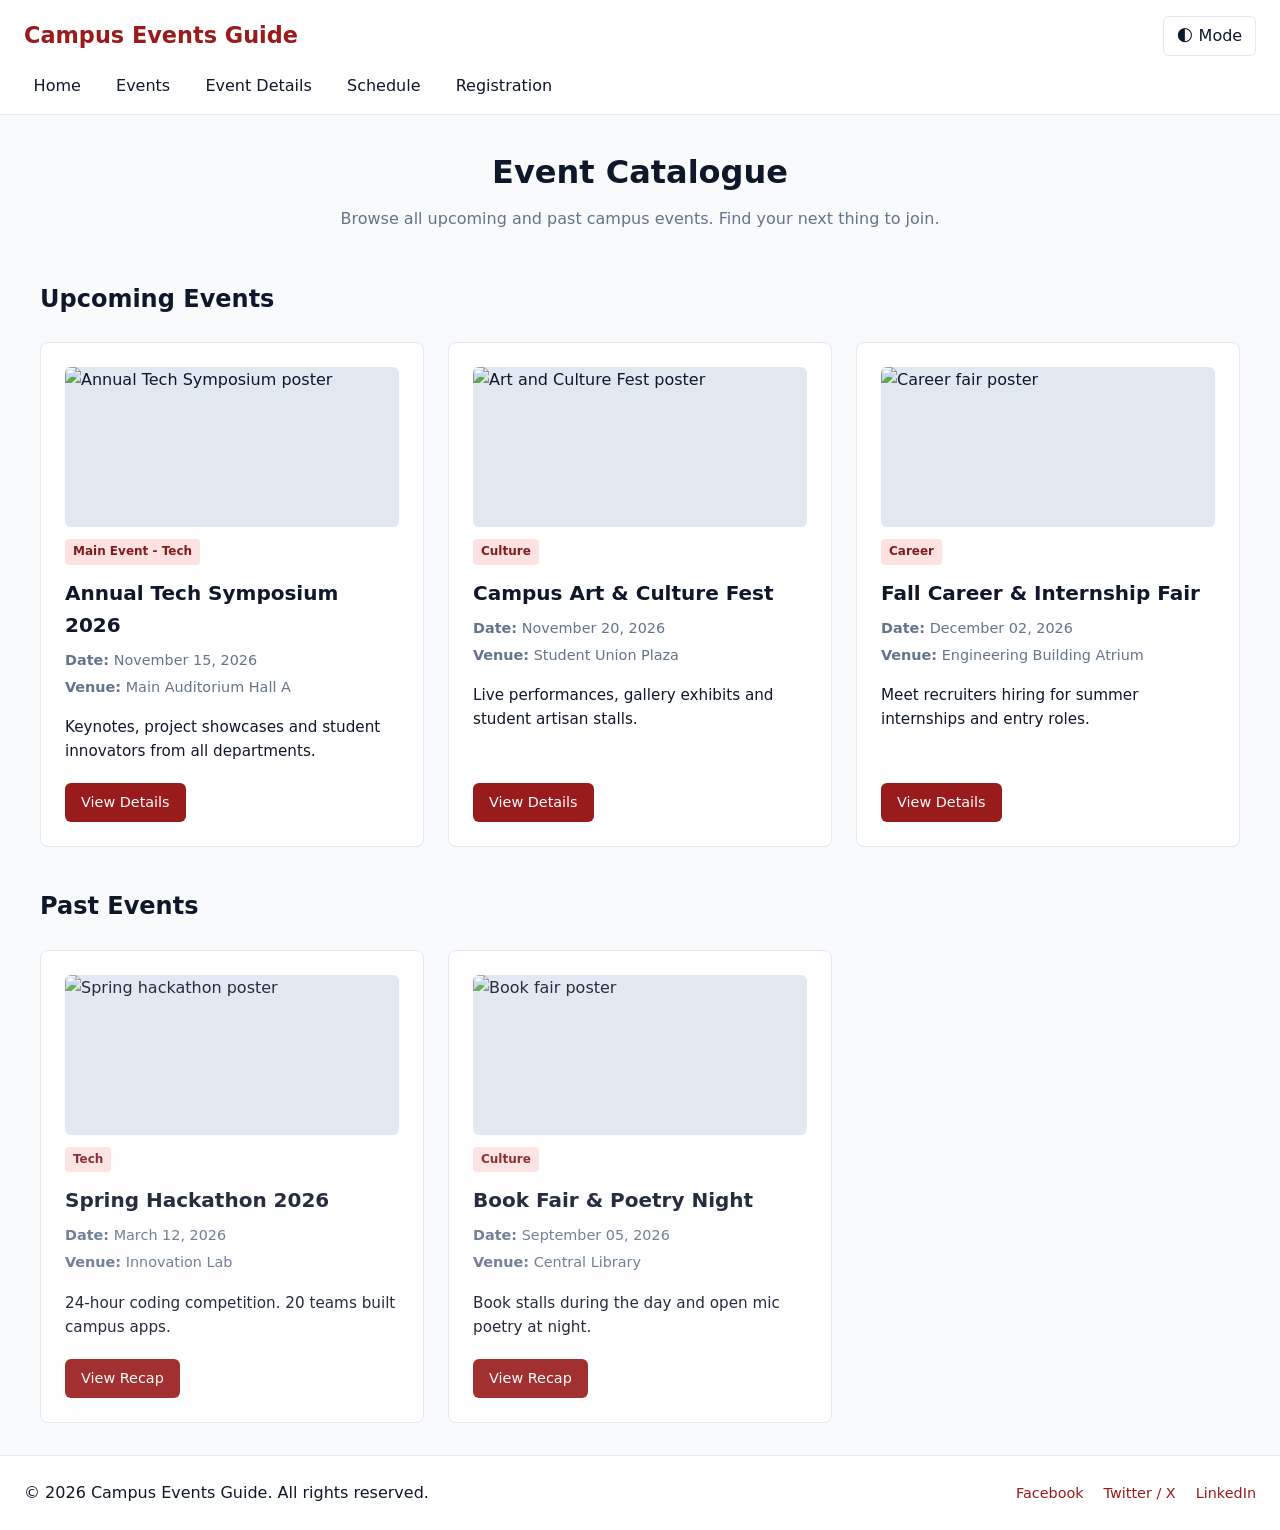
==== events.html @ 1f6cfa6b "Add Assignment1 UI: home, events catalogue, dark-red theme" ====
<!DOCTYPE html>
<html lang="en">
<head>
  <meta charset="UTF-8">
  <meta name="viewport" content="width=device-width, initial-scale=1.0">
  <title>Events - Campus Events Guide</title>
  <link rel="stylesheet" href="style.css">
</head>
<body>
  <input type="checkbox" id="theme-toggle" class="theme-toggle-checkbox">

  <div class="site-wrapper">
    <header class="site-header">
      <div class="header-top">
        <h1 class="logo">Campus Events Guide</h1>
        <label for="theme-toggle" class="theme-toggle-btn" title="Toggle Dark/Light Mode">
          🌓 Mode
        </label>
      </div>

      <nav class="main-nav">
        <ul>
          <li><a href="index.html">Home</a></li>
          <li><a href="events.html" class="active">Events</a></li>
          <li><a href="event-details.html">Event Details</a></li>
          <li><a href="schedule.html">Schedule</a></li>
          <li><a href="registration.html">Registration</a></li>
        </ul>
      </nav>
    </header>

    <main>
      <section class="hero-section">
        <h2>Event Catalogue</h2>
        <p>Browse all upcoming and past campus events. Find your next thing to join.</p>
      </section>

      <!-- Upcoming events -->
      <section class="featured-events">
        <h2>Upcoming Events</h2>

        <div class="event-grid">
          <!-- same featured event from home page -->
          <article class="event-card featured">
            <img class="event-poster" src="Annual Tech Symposium 2026.jpeg" alt="Annual Tech Symposium poster">
            <span class="badge">Main Event - Tech</span>
            <h3>Annual Tech Symposium 2026</h3>
            <p class="event-meta"><strong>Date:</strong> November 15, 2026</p>
            <p class="event-meta"><strong>Venue:</strong> Main Auditorium Hall A</p>
            <p class="event-desc">Keynotes, project showcases and student innovators from all departments.</p>
            <a href="event-details.html" class="btn">View Details</a>
          </article>

          <article class="event-card">
            <img class="event-poster" src="Campus Art & Culture Fest.avif" alt="Art and Culture Fest poster">
            <span class="badge">Culture</span>
            <h3>Campus Art & Culture Fest</h3>
            <p class="event-meta"><strong>Date:</strong> November 20, 2026</p>
            <p class="event-meta"><strong>Venue:</strong> Student Union Plaza</p>
            <p class="event-desc">Live performances, gallery exhibits and student artisan stalls.</p>
            <a href="event-details.html" class="btn">View Details</a>
          </article>

          <article class="event-card">
            <img class="event-poster" src="Fall Career & Internship Fairjpg.jpg" alt="Career fair poster">
            <span class="badge">Career</span>
            <h3>Fall Career & Internship Fair</h3>
            <p class="event-meta"><strong>Date:</strong> December 02, 2026</p>
            <p class="event-meta"><strong>Venue:</strong> Engineering Building Atrium</p>
            <p class="event-desc">Meet recruiters hiring for summer internships and entry roles.</p>
            <a href="event-details.html" class="btn">View Details</a>
          </article>
        </div>
      </section>

      <!-- Past events -->
      <section class="featured-events past-events">
        <h2>Past Events</h2>

        <div class="event-grid">
          <article class="event-card past">
            <img class="event-poster" src="Spring Hackathon 2026.jpg" alt="Spring hackathon poster">
            <span class="badge">Tech</span>
            <h3>Spring Hackathon 2026</h3>
            <p class="event-meta"><strong>Date:</strong> March 12, 2026</p>
            <p class="event-meta"><strong>Venue:</strong> Innovation Lab</p>
            <p class="event-desc">24-hour coding competition. 20 teams built campus apps.</p>
            <a href="event-details.html" class="btn">View Recap</a>
          </article>

          <article class="event-card past">
            <img class="event-poster" src="Book Fair & Poetry Nightjpg.jpg" alt="Book fair poster">
            <span class="badge">Culture</span>
            <h3>Book Fair & Poetry Night</h3>
            <p class="event-meta"><strong>Date:</strong> September 05, 2026</p>
            <p class="event-meta"><strong>Venue:</strong> Central Library</p>
            <p class="event-desc">Book stalls during the day and open mic poetry at night.</p>
            <a href="event-details.html" class="btn">View Recap</a>
          </article>
        </div>
      </section>
    </main>

    <footer class="site-footer">
      <p>&copy; 2026 Campus Events Guide. All rights reserved.</p>
      <ul class="social-links">
        <li><a href="https://facebook.com" target="_blank" rel="noopener">Facebook</a></li>
        <li><a href="https://x.com" target="_blank" rel="noopener">Twitter / X</a></li>
        <li><a href="https://linkedin.com" target="_blank" rel="noopener">LinkedIn</a></li>
      </ul>
    </footer>
  </div>
</body>
</html>
---- style.css ----
/* ==========================================================================
   1. CSS Variables (Theming & Color Palette)
   ========================================================================== */
:root {
  --bg-color: #f8fafc;
  --surface-color: #ffffff;
  --text-main: #0f172a;
  --text-muted: #64748b;   /*like date and venu in the card*/
  --primary: #991b1b;
  --primary-hover: #b91c1c;
  --border-color: #e2e8f0;
  --accent-badge: #fee2e2;   /* like the badge(main event) in the card*/
  --accent-badge-text: #7f1d1d;
}

/* 3l4an man5le4 el margin kbeer awii */
* {
  margin: 0;
  padding: 0;
}

body {
  font-family: system-ui;
  line-height: 1.6;
  background-color: var(--bg-color);
  color: var(--text-main);
}

/* ==========================================================================
   2. Pure CSS Dark Mode Implementation
   Uses a hidden checkbox and sibling combinator (~) to reassign variables
   ========================================================================== */
.theme-toggle-checkbox {      /*without it the checkbox will be visible on the page mn foo2*/
  position: absolute;
  opacity: 0;
}

/* Complex selector: checkbox checked switches CSS variables for the wrapper */
.theme-toggle-checkbox:checked ~ .site-wrapper {
  --bg-color: #1c1111;
  --surface-color: #2a1515;
  --text-main: #f8fafc;
  --text-muted: #c9b8b8;
  --primary: #ef4444;
  --primary-hover: #f87171;
  --border-color: #4a2a2a;
  --accent-badge: #683030;   /* like the badge(main event) in the card*/
  --accent-badge-text: #fecaca;
}

.site-wrapper {    /* wrapper for the entire site content to apply dark mode styles */
  background-color: var(--bg-color);
  color: var(--text-main);
  min-height: 100vh;
  display: flex;
  flex-direction: column;
}

/* ==========================================================================
   3. Header & Navigation (Flexbox Layout)
   ========================================================================== */
.site-header {
  background-color: var(--surface-color);
  border-bottom: 1px solid var(--border-color);
  padding: 1rem 1.5rem;  /* padding top and bottom 1rem, left and right 1.5rem to create a nice margin around header */
}

.header-top {
  display: flex;
  justify-content: space-between;
  align-items: center;
  margin-bottom: 1rem;
}

.logo {
  font-size: 1.4rem;
  font-weight: 700;
  color: var(--primary);
}
/*3l4n butthon el dark mode*/
.theme-toggle-btn {            
  cursor: pointer;
  padding: 0.4rem 0.8rem;
  border: 1px solid var(--border-color);
  border-radius: 6px;
}

.theme-toggle-btn:hover {
  background-color: var(--border-color);
}

.main-nav ul {
  display: flex; /*to be in one line*/
  gap: 1rem;
  list-style: none;  /*tp remove the defult bullet points =*/
}

.main-nav a {
  text-decoration: none;
  color: var(--text-main);
  font-weight: 500;
  padding: 0.3rem 0.6rem;
  border-radius: 4px;
}

.main-nav a:hover {
  color: var(--primary);
  background-color: var(--accent-badge);
}

/* ==========================================================================
   4. Main Content & Grid Layout
   ========================================================================== */
main {
  flex: 1;
  max-width: 1200px;
  width: 100%;
  margin: 0 auto;
  padding: 2rem 1.5rem;
}

.hero-section {
  text-align: center;
  margin-bottom: 3rem;
}

.hero-section h2 {
  font-size: 2rem;
  margin-bottom: 0.5rem;
}

.hero-section p {
  color: var(--text-muted);
  max-width: 600px;
  margin: 0 auto;
}

.featured-events h2 {
  font-size: 1.5rem;
  margin-bottom: 1.5rem;
}

/* Event Grid Layout */
.event-grid {
  display: grid;
  grid-template-columns: 1fr;
  gap: 1.5rem;
}

.event-card {
  background-color: var(--surface-color);
  border: 1px solid var(--border-color);
  border-radius: 8px;
  padding: 1.5rem;
  display: flex;
  flex-direction: column;
  transition: transform 0.2s ease, box-shadow 0.2s ease;
}

.event-card:hover {
  transform: translateY(-4px);
  box-shadow: 0 10px 15px -3px rgba(0, 0, 0, 0.1);
}

.badge {
  display: inline-block;
  align-self: flex-start;
  background-color: var(--accent-badge);
  color: var(--accent-badge-text);
  font-size: 0.75rem;
  font-weight: 600;
  padding: 0.2rem 0.5rem;
  border-radius: 4px;
  margin-bottom: 0.75rem;
}

.event-card h3 {
  font-size: 1.25rem;
  margin-bottom: 0.5rem;
}

/* catalogue posters */
.event-poster {
  width: 100%;
  height: 160px;
  object-fit: cover;
  border-radius: 6px;
  margin-bottom: 0.75rem;
  background-color: var(--border-color);
}

.past-events {
  margin-top: 2.5rem;
}

.event-card.past {
  opacity: 0.9;
}

.event-meta {
  font-size: 0.9rem;
  color: var(--text-muted);
  margin-bottom: 0.25rem;
}

.event-desc {
  margin: 0.75rem 0 1.25rem;
  font-size: 0.95rem;
  flex: 1;
}

.btn {
  display: inline-block;
  align-self: flex-start;
  text-decoration: none;
  background-color: var(--primary);
  color: #ffffff;
  padding: 0.5rem 1rem;
  border-radius: 6px;
  font-weight: 500;
  font-size: 0.9rem;
  transition: background-color 0.2s ease;
}

.btn:hover {
  background-color: var(--primary-hover);
}

/* ==========================================================================
   5. Footer Layout (Flexbox)
   ========================================================================== */
.site-footer {
  background-color: var(--surface-color);
  border-top: 1px solid var(--border-color);
  padding: 1.5rem;
  display: flex;
  flex-direction: column;
  align-items: center;
  gap: 1rem;
  text-align: center;
}

.social-links {
  display: flex;
  list-style: none;
  gap: 1.25rem;
}

.social-links a {
  color: var(--primary);
  text-decoration: none;
  font-size: 0.9rem;
  transition: opacity 0.2s ease;
}

.social-links a:hover {
  text-decoration: underline;
  opacity: 0.8;
}

/* ==========================================================================
   6. Responsive Breakpoints
   ========================================================================== */
/* Tablet (around 768px) */
@media (min-width: 768px) {
  .event-grid {
    grid-template-columns: repeat(2, 1fr);
  }

  .site-footer {
    flex-direction: row;
    justify-content: space-between;
  }
}

/* Desktop (around 1024px to 1280px) */
@media (min-width: 1024px) {
  .event-grid {
    grid-template-columns: repeat(3, 1fr);
  }
}
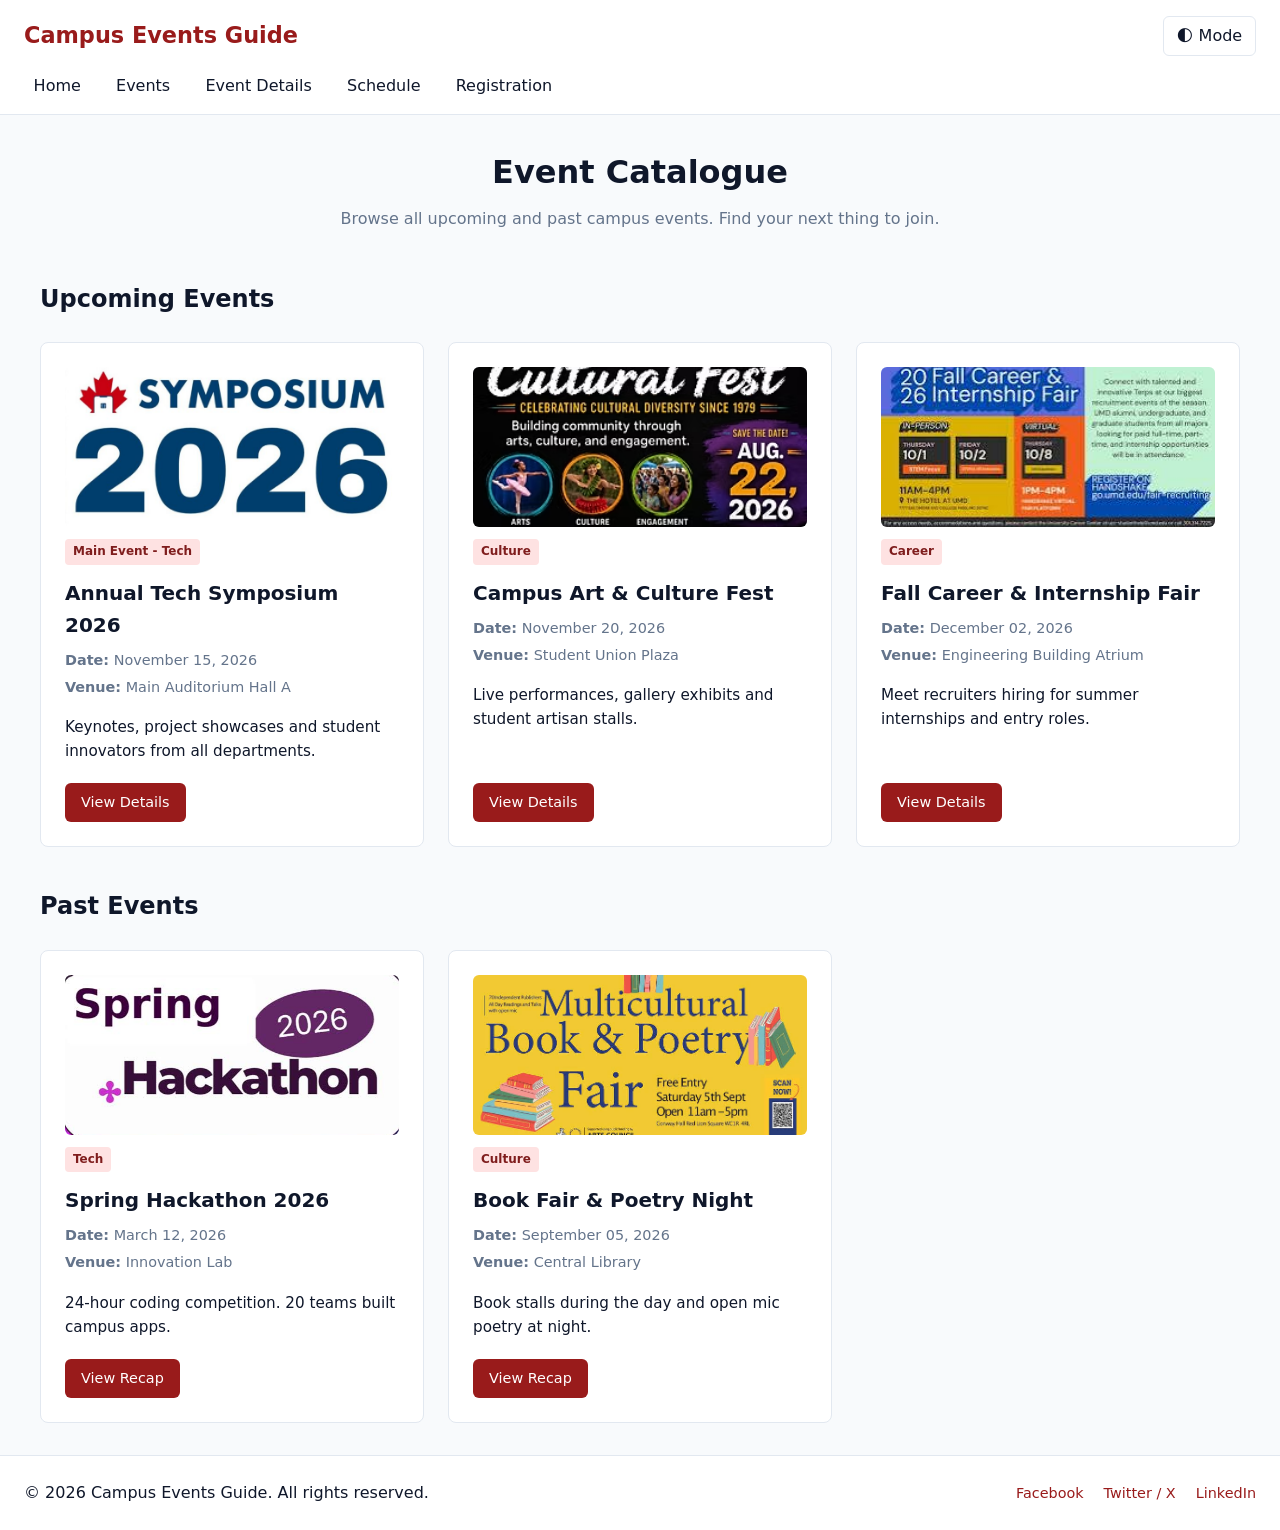
==== commit 024a7e2c: "missing req done" ====
--- a/events.html
+++ b/events.html
@@ -42,7 +42,7 @@
         <div class="event-grid">
           <!-- same featured event from home page -->
           <article class="event-card featured">
-            <img class="event-poster" src="Annual Tech Symposium 2026.jpeg" alt="Annual Tech Symposium poster">
+            <img class="event-poster" src="assets/Annual%20Tech%20Symposium%202026.jpeg" alt="Annual Tech Symposium poster">
             <span class="badge">Main Event - Tech</span>
             <h3>Annual Tech Symposium 2026</h3>
             <p class="event-meta"><strong>Date:</strong> November 15, 2026</p>
@@ -52,7 +52,7 @@
           </article>
 
           <article class="event-card">
-            <img class="event-poster" src="Campus Art & Culture Fest.avif" alt="Art and Culture Fest poster">
+            <img class="event-poster" src="assets/Campus%20Art%20%26%20Culture%20Fest.avif" alt="Art and Culture Fest poster">
             <span class="badge">Culture</span>
             <h3>Campus Art & Culture Fest</h3>
             <p class="event-meta"><strong>Date:</strong> November 20, 2026</p>
@@ -62,7 +62,7 @@
           </article>
 
           <article class="event-card">
-            <img class="event-poster" src="Fall Career & Internship Fairjpg.jpg" alt="Career fair poster">
+            <img class="event-poster" src="assets/Fall%20Career%20%26%20Internship%20Fairjpg.jpg" alt="Career fair poster">
             <span class="badge">Career</span>
             <h3>Fall Career & Internship Fair</h3>
             <p class="event-meta"><strong>Date:</strong> December 02, 2026</p>
@@ -79,7 +79,7 @@
 
         <div class="event-grid">
           <article class="event-card past">
-            <img class="event-poster" src="Spring Hackathon 2026.jpg" alt="Spring hackathon poster">
+            <img class="event-poster" src="assets/Spring%20Hackathon%202026.jpg" alt="Spring hackathon poster">
             <span class="badge">Tech</span>
             <h3>Spring Hackathon 2026</h3>
             <p class="event-meta"><strong>Date:</strong> March 12, 2026</p>
@@ -89,7 +89,7 @@
           </article>
 
           <article class="event-card past">
-            <img class="event-poster" src="Book Fair & Poetry Nightjpg.jpg" alt="Book fair poster">
+            <img class="event-poster" src="assets/Book%20Fair%20%26%20Poetry%20Nightjpg.jpg" alt="Book fair poster">
             <span class="badge">Culture</span>
             <h3>Book Fair & Poetry Night</h3>
             <p class="event-meta"><strong>Date:</strong> September 05, 2026</p>
--- a/style.css
+++ b/style.css
@@ -1,6 +1,4 @@
-/* ==========================================================================
-   1. CSS Variables (Theming & Color Palette)
-   ========================================================================== */
+/* 1. CSS Variables (Theming & Color Palette)*/
 :root {
   --bg-color: #f8fafc;
   --surface-color: #ffffff;
@@ -26,23 +24,20 @@
   color: var(--text-main);
 }
 
-/* ==========================================================================
-   2. Pure CSS Dark Mode Implementation
-   Uses a hidden checkbox and sibling combinator (~) to reassign variables
-   ========================================================================== */
+/* 2. Pure CSS Dark Mode Implementation*/
 .theme-toggle-checkbox {      /*without it the checkbox will be visible on the page mn foo2*/
   position: absolute;
   opacity: 0;
 }
 
-/* Complex selector: checkbox checked switches CSS variables for the wrapper */
+/* Dark Mode */
 .theme-toggle-checkbox:checked ~ .site-wrapper {
   --bg-color: #1c1111;
-  --surface-color: #2a1515;
+  --surface-color: #2a1515;  /* like the card background color */
   --text-main: #f8fafc;
   --text-muted: #c9b8b8;
   --primary: #ef4444;
-  --primary-hover: #f87171;
+  --primary-hover: #f87171; 
   --border-color: #4a2a2a;
   --accent-badge: #683030;   /* like the badge(main event) in the card*/
   --accent-badge-text: #fecaca;
@@ -56,9 +51,7 @@
   flex-direction: column;
 }
 
-/* ==========================================================================
-   3. Header & Navigation (Flexbox Layout)
-   ========================================================================== */
+/* 3. Header & Navigation (Flexbox Layout)*/
 .site-header {
   background-color: var(--surface-color);
   border-bottom: 1px solid var(--border-color);
@@ -66,9 +59,11 @@
 }
 
 .header-top {
-  display: flex;
-  justify-content: space-between;
+  display: flex; /*to make the logo and nav items in one line*/
+  justify-content: space-between; /*puts first item at start, last item at end, and distributes remaining space evenly between items.*/
   align-items: center;
+  flex-wrap: wrap; /*allow the logo and toggle to drop to a new line on very narrow screens*/
+  gap: 0.5rem;
   margin-bottom: 1rem;
 }
 
@@ -91,11 +86,12 @@
 
 .main-nav ul {
   display: flex; /*to be in one line*/
+  flex-wrap: wrap; /*wrap nav links instead of overflowing horizontally at 375px*/
   gap: 1rem;
   list-style: none;  /*tp remove the defult bullet points =*/
 }
 
-.main-nav a {
+.main-nav a {  /*Home Events Event Details ... etc*/
   text-decoration: none;
   color: var(--text-main);
   font-weight: 500;
@@ -108,18 +104,14 @@
   background-color: var(--accent-badge);
 }
 
-/* ==========================================================================
-   4. Main Content & Grid Layout
-   ========================================================================== */
+/* 4. Main Content & Grid Layout*/
 main {
-  flex: 1;
   max-width: 1200px;
-  width: 100%;
-  margin: 0 auto;
-  padding: 2rem 1.5rem;
-}
-
-.hero-section {
+  margin: auto;
+  padding: 2rem 1.5rem; /*centers a block element horizontally*/
+}
+
+.hero-section {   /*Welcome to Campus Life statment and therir details */
   text-align: center;
   margin-bottom: 3rem;
 }
@@ -162,9 +154,8 @@
   box-shadow: 0 10px 15px -3px rgba(0, 0, 0, 0.1);
 }
 
-.badge {
-  display: inline-block;
-  align-self: flex-start;
+.badge {     /* like the badge(main event) in the card*/
+  align-self: flex-start; /*to make the badge align to the left of the card. works only when the parent has display: flex;*/
   background-color: var(--accent-badge);
   color: var(--accent-badge-text);
   font-size: 0.75rem;
@@ -178,6 +169,8 @@
   font-size: 1.25rem;
   margin-bottom: 0.5rem;
 }
+
+/*Events padge/*
 
 /* catalogue posters */
 .event-poster {
@@ -193,24 +186,20 @@
   margin-top: 2.5rem;
 }
 
-.event-card.past {
-  opacity: 0.9;
-}
-
-.event-meta {
+
+.event-meta {    /*details of the event like date */
   font-size: 0.9rem;
   color: var(--text-muted);
   margin-bottom: 0.25rem;
 }
 
-.event-desc {
+.event-desc {   /*event descreption i t he card*/
   margin: 0.75rem 0 1.25rem;
   font-size: 0.95rem;
   flex: 1;
 }
 
 .btn {
-  display: inline-block;
   align-self: flex-start;
   text-decoration: none;
   background-color: var(--primary);
@@ -220,14 +209,271 @@
   font-weight: 500;
   font-size: 0.9rem;
   transition: background-color 0.2s ease;
+        
 }
 
 .btn:hover {
   background-color: var(--primary-hover);
+  transform: translateY(-1px);
+}
+
+/* View Schedule button in events details page */
+.btn-secondary {
+  background-color: transparent;
+  color: var(--primary);
+  border: 1px solid var(--primary);
+}
+.btn-secondary:focus {
+  outline: none;
+  box-shadow: 0 0 0 3px var(--accent-badge);
+}
+.btn-secondary:hover {
+  background-color: var(--accent-badge);
+  color: var(--accent-badge-text);
+  transform: translateY(-1px);
+}
+/*5. Event Details, Schedule Table & Forms (same card system) */
+.details-grid {
+  display: grid;
+  /* turns an element into a grid containervs display:flex (1D - row or column), grid is 2D - row and column at same time.*/
+  gap: 1.5rem;
+}
+
+.detail-poster {
+  width: 100%;
+  height: 260px;
+  object-fit: cover;
+  border-radius: 6px;
+  margin-bottom: 0.75rem;
+  background-color: var(--border-color);
+}
+/*///////////////////////////////////////*/
+.agenda-list,
+.ticket-list {
+  margin: 0.75rem 0 1rem 1.25rem;
+  font-size: 0.95rem;
+}
+
+.agenda-list li,
+.ticket-list li {
+  margin-bottom: 0.4rem;
+}
+
+.media-player {
+  width: 100%;
+  max-width: 100%;
+  border-radius: 6px;
+  background-color: var(--border-color);
+}
+
+.schedule-legend {
+  display: flex;
+  flex-wrap: wrap; /*keep legend items from overflowing on small screens*/
+  justify-content: center;
+  gap: 0.75rem 1.25rem;
+  font-size: 0.85rem;
+  color: var(--text-muted);
+}
+
+.schedule-legend li {
+  display: flex;
+  align-items: center;
+  gap: 0.4rem;
+}
+
+.dot {
+  width: 0.7rem;
+  height: 0.7rem;
+  border-radius: 50%;
+}
+.dot-main { background-color: var(--primary); }
+.dot-tech { background-color: #2563eb; }
+.dot-culture { background-color: #9333ea; }
+.dot-career { background-color: #059669; }
+
+/* ---- Enhanced timetable ---- */
+.table-wrapper {
+  background-color: var(--surface-color);
+  border: 1px solid var(--border-color);
+  border-radius: 12px;
+  box-shadow: 0 8px 20px -12px rgba(0, 0, 0, 0.25);
+  overflow-x: auto; /*let the timetable scroll inside its wrapper instead of the page*/
+}
+
+.schedule-table {
+  width: 100%;
+  border-collapse: collapse;   /* removes the space between table cells */
+  font-size: 0.95rem;
+}
+
+.schedule-table caption {
+  text-align: left;
+  font-size: 0.85rem;
+  color: var(--text-muted);
+  padding: 0.9rem 1rem 0.4rem;
+}
+
+/* Complex selector: header row styling */
+.schedule-table thead tr th {     /*headr row of the table*/
+  background-color: var(--primary);
+    color: #ffffff;
+    text-transform: uppercase;
+  text-align: left;
+  padding: 0.9rem 1rem;
+}
+
+.schedule-table thead tr th:first-child {
+  border-top-left-radius: 12px;
+}
+
+.schedule-table thead tr th:last-child {
+  border-top-right-radius: 12px;
+  }
+/* Complex selector: row hover highlights every cell */
+.schedule-table tbody tr:hover td {
+  background-color: var(--accent-badge);
+}
+  
+
+.schedule-table a {
+  color: var(--primary);
+  font-weight: 700;
+  text-decoration: none;
+  transition: opacity 0.2s ease;
+}
+
+.schedule-table a:hover {             /*3l4an lma ados 3la awel link fe el table yeb2a fe hover 3la el link/*/
+  text-decoration: underline;
+  opacity: 0.85;
+}
+
+/* Featured row */
+.highlight-row {
+  background-color: var(--accent-badge);
+  border-left: 4px solid var(--primary);
+}
+
+.highlight-row td:first-child {
+  padding-left: calc(1rem - 4px);
+}
+
+/* Pills and badges inside table */
+.time-pill,
+.venue-pill {
+  padding: 0.25rem 0.7rem;
+  border-radius: 999px;
+  font-size: 0.85rem;
+  font-weight: 600;
+  border: 1px solid var(--border-color);
+  background-color: var(--bg-color);
+  transition: background-color 0.2s ease, border-color 0.2s ease;
+}
+
+.schedule-table tbody tr:hover .time-pill,
+.schedule-table tbody tr:hover .venue-pill {
+  background-color: var(--surface-color);
+  border-color: var(--primary);
+}
+
+.date-text {
+  font-weight: 600;
+  white-space: nowrap;
+}
+
+.cat-badge {
+  font-size: 0.72rem;
+  font-weight: 700;
+  letter-spacing: 0.04em;
+  padding: 0.15rem 0.5rem;
+  border-radius: 999px;
+  margin-left: 0.4rem;
+}
+
+.cat-tech { background-color: #dbeafe; color: #1e40af; }
+.cat-culture { background-color: #f3e8ff; color: #6b21a8; }
+.cat-career { background-color: #d1fae5; color: #065f46; }
+
+/* Schedule note card below table */
+.schedule-note-card {
+  margin-top: 1.5rem;
+  border-left: 4px solid var(--primary);
+  display: flex;
+    flex-direction: row;
+  align-items: center;
+  justify-content: space-between;
+  gap: 1rem;
+}
+
+.form-row {
+  display: grid;
+  grid-template-columns: 1fr;
+  gap: 1rem;
+}
+
+.form-group {
+  display: flex;
+  flex-direction: column;
+  gap: 0.35rem;
+}
+
+.form-group label,
+.form-group legend {
+  font-weight: 600;
+  font-size: 0.9rem;
+}
+
+fieldset.form-group {
+  border: 1px solid var(--border-color);
+  border-radius: 6px;
+  padding: 0.75rem;
+}
+
+.form-group input:not([type="checkbox"]):not([type="radio"]):not([type="range"]):not([type="color"]), /* all input types except checkbox, radio, range, and color */
+.form-group select,
+.form-group textarea {
+
+  padding: 0.55rem 0.7rem;
+  border: 1px solid var(--border-color);
+  border-radius: 6px;
+  background-color: var(--surface-color);
+  color: var(--text-main);
+  font: inherit; /* inherit font properties from parent */
+  font-size: 0.95rem;
+  transition: border-color 0.2s ease, box-shadow 0.2s ease;
+}
+
+.form-group input:focus,    /*3l4an lma ados 3la el input yeb2a fe hover 3la el input/*/
+.form-group select:focus,
+.form-group textarea:focus {
+  outline: none;
+  border-color: var(--primary);
+  box-shadow: 0 0 0 3px var(--accent-badge);
+}
+
+
+
+.form-group input[type="range"] {
+  width: 100%;
+  accent-color: var(--primary);
+}
+
+.form-check {
+  flex-direction: row;
+  align-items: center;
+  gap: 0.5rem;
+}
+
+
+
+.form-card button {
+  border: none;
+  cursor: pointer;
+  margin-top: 0.75rem;
+
 }
 
 /* ==========================================================================
-   5. Footer Layout (Flexbox)
+    6. Footer Layout (Flexbox)
    ========================================================================== */
 .site-footer {
   background-color: var(--surface-color);
@@ -267,6 +513,14 @@
     grid-template-columns: repeat(2, 1fr);
   }
 
+  .form-row {
+    grid-template-columns: 1fr 1fr;
+  }
+
+  .schedule-table td {
+    padding: 1rem 1.1rem;
+  }
+
   .site-footer {
     flex-direction: row;
     justify-content: space-between;
@@ -278,4 +532,84 @@
   .event-grid {
     grid-template-columns: repeat(3, 1fr);
   }
+
+  /* Details page: main info + side agenda/tickets */
+  .details-grid {
+    grid-template-columns: 1.2fr 1fr;
+  }
+
+  .detail-poster {
+    height: 320px;
+  }
+}
+
+/* Mobile: turn timetable into stacked cards, no horizontal scroll */
+@media (max-width: 640px) {
+  .schedule-table thead {
+    position: absolute;
+    left: -9999px;
+    top: -9999px;
+  }
+
+  .schedule-table,
+  .schedule-table tbody,
+  .schedule-table tr,
+  .schedule-table td {
+    display: block;
+    width: 100%;
+  }
+
+  .schedule-table tbody tr {
+    border: 1px solid var(--border-color);
+    border-radius: 10px;
+    margin: 0.75rem;
+    padding: 0.25rem 0;
+    background-color: var(--surface-color);
+  }
+
+  .schedule-table tbody tr:nth-child(even) {
+    background-color: var(--surface-color);
+  }
+
+  .schedule-table td {
+    border: none;
+    padding: 0.5rem 1rem;
+  }
+
+  /* Complex selector: label each cell with its column heading */
+  .schedule-table td::before {
+    content: attr(data-label);
+    display: block;
+    font-size: 0.72rem;
+    font-weight: 700;
+    text-transform: uppercase;
+    letter-spacing: 0.06em;
+    color: var(--text-muted);
+    margin-bottom: 0.15rem;
+  }
+
+  .schedule-table tbody tr:hover td:first-child {
+    border-left: none;
+    padding-left: 1rem;
+  }
+
+  .highlight-row {
+    border-left: 1px solid var(--border-color);
+    border-top: 4px solid var(--primary);
+  }
+
+  .highlight-row td:first-child {
+    padding-left: 1rem;
+  }
+
+  .time-pill,
+  .venue-pill,
+  .date-text {
+    white-space: normal;
+  }
+
+  .schedule-note-card {
+    flex-direction: column;
+    align-items: flex-start;
+  }
 }
